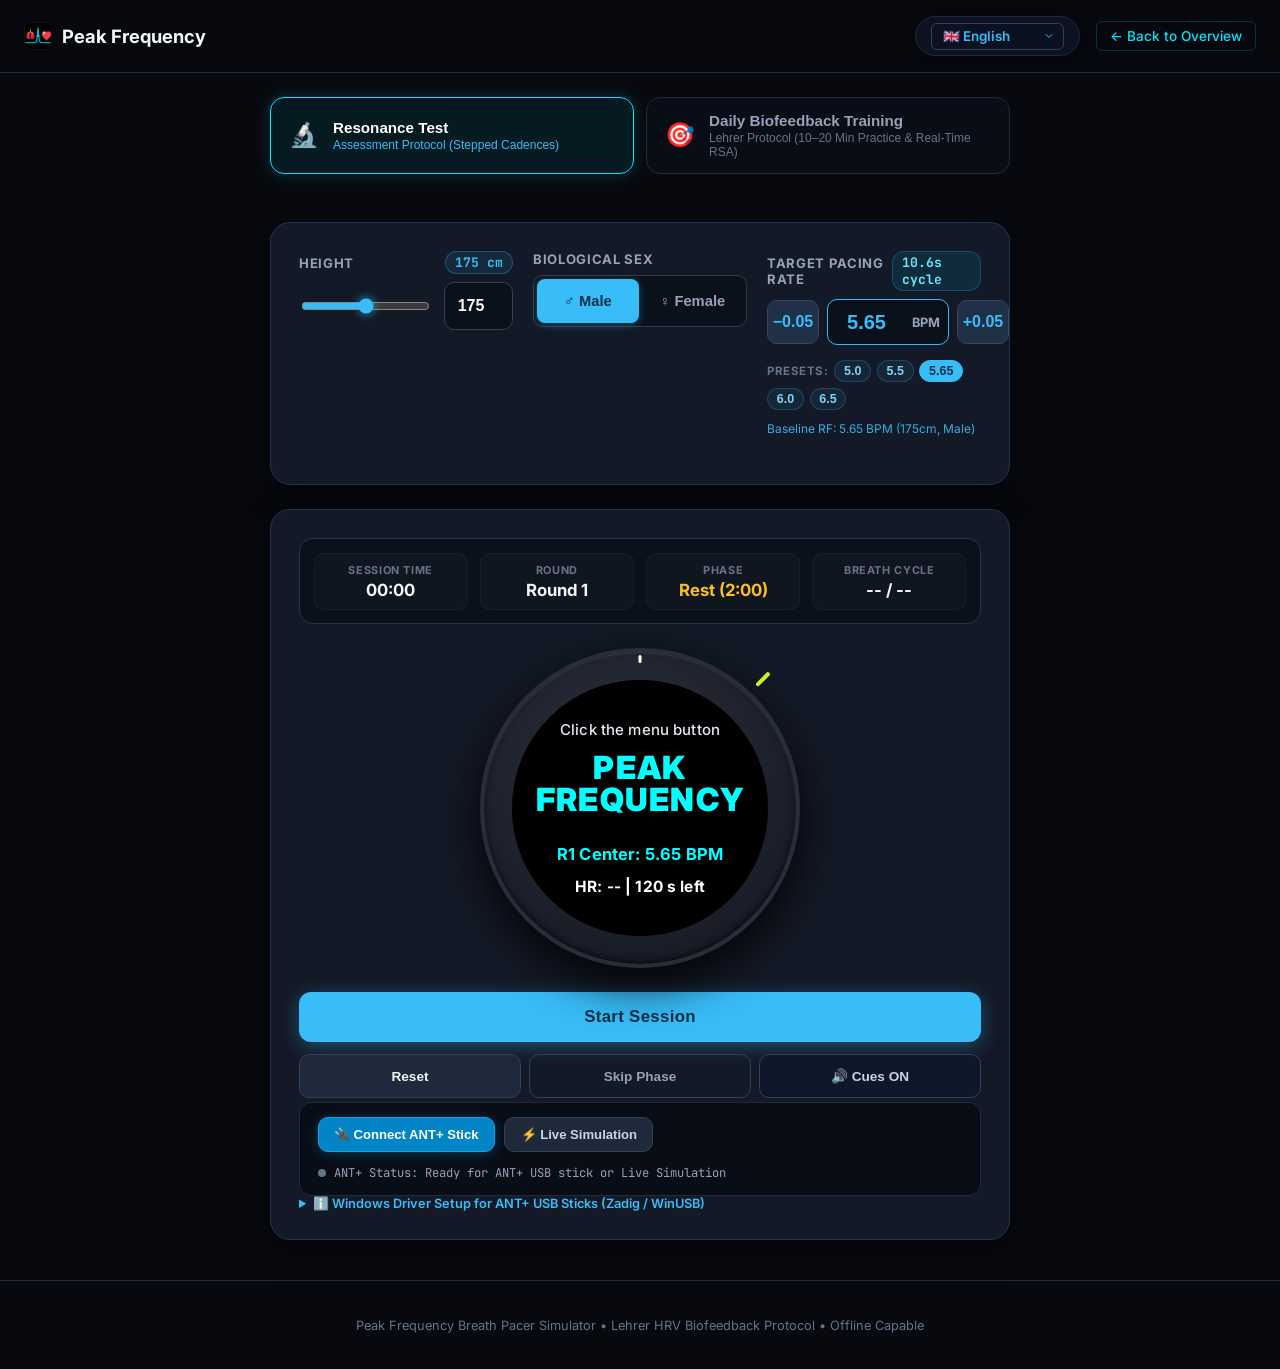
==== docs/demo.html @ eb32c2c1 "update demo, add better instructions" ====
<!DOCTYPE html>
<html lang="en">

<head>
  <meta charset="UTF-8">
  <meta name="viewport" content="width=device-width, initial-scale=1.0">
  <title>Peak Frequency — Standalone Interactive Breath Pacer</title>
  <meta name="description"
    content="Standalone Garmin HRV resonance breath pacer simulator based on the Lehrer Protocol. Calibrate and pace your breathing cadence.">
  <link rel="icon" type="image/png" href="assets/app_icon_512x512.png">

  <link rel="preconnect" href="https://fonts.googleapis.com">
  <link rel="preconnect" href="https://fonts.gstatic.com" crossorigin>
  <link
    href="https://fonts.googleapis.com/css2?family=Inter:wght@300;400;500;600;700;800&family=JetBrains+Mono:wght@400;500;600&display=swap"
    rel="stylesheet">

  <!-- Shared Pacer Component Styles -->
  <link rel="stylesheet" href="assets/pacer.css">

  <style>
    :root {
      --bg-dark: #07090e;
      --bg-surface: #0f141f;
      --bg-card: #151c2c;
      --border-subtle: #232d42;
      --cyan: #00e5ff;
      --cyan-glow: rgba(0, 229, 255, 0.25);
      --amber: #ffaa00;
      --green: #00e676;
    }

    body {
      background-color: var(--bg-dark);
      color: #c3ccdb;
      font-family: 'Inter', -apple-system, BlinkMacSystemFont, "Segoe UI", Roboto, sans-serif;
      margin: 0;
      padding: 0;
      min-height: 100vh;
      display: flex;
      flex-direction: column;
    }

    .standalone-nav {
      display: flex;
      justify-content: space-between;
      align-items: center;
      padding: 1rem 1.5rem;
      border-bottom: 1px solid var(--border-subtle);
      background: rgba(7, 9, 14, 0.9);
      backdrop-filter: blur(10px);
    }

    .brand {
      display: flex;
      align-items: center;
      gap: 0.6rem;
      font-weight: 700;
      font-size: 1.15rem;
      color: #f4f7fc;
      text-decoration: none;
    }

    .brand img {
      width: 28px;
      height: 28px;
      border-radius: 6px;
    }

    .nav-right {
      display: flex;
      align-items: center;
      gap: 1rem;
    }

    .btn-back {
      font-size: 0.85rem;
      font-weight: 500;
      color: var(--cyan);
      text-decoration: none;
      padding: 0.4rem 0.8rem;
      border-radius: 6px;
      border: 1px solid rgba(0, 229, 255, 0.2);
      transition: all 0.2s ease;
    }

    .btn-back:hover {
      background: rgba(0, 229, 255, 0.1);
      border-color: var(--cyan);
    }

    .standalone-footer {
      margin-top: auto;
      text-align: center;
      padding: 1.5rem;
      font-size: 0.8rem;
      color: #64748b;
      border-top: 1px solid var(--border-subtle);
    }
  </style>

  <!-- Connect IQ 14-Locale Translations -->
  <script src="assets/translations.js?v=20261002"></script>
</head>

<body>
  <nav class="standalone-nav">
    <a href="index.html" class="brand">
      <img src="assets/app_icon_512x512.png" alt="Peak Frequency Icon">
      <span>Peak Frequency</span>
    </a>
    <div class="nav-right">
      <div class="demo-lang-selector-bar" style="margin: 0;">
        <select id="demoLangSelect" class="demo-lang-select" aria-label="Select Demo Watch Language">
          <option value="en">🇬🇧 English</option>
          <option value="de">🇩🇪 Deutsch</option>
          <option value="es">🇪🇸 Español</option>
          <option value="fr">🇫🇷 Français</option>
          <option value="it">🇮🇹 Italiano</option>
          <option value="nl">🇳🇱 Nederlands</option>
          <option value="pl">🇵🇱 Polski</option>
          <option value="pt">🇵🇹 Português</option>
          <option value="sv">🇸🇪 Svenska</option>
          <option value="da">🇩🇰 Dansk</option>
          <option value="nb">🇳🇴 Norsk</option>
          <option value="fi">🇫🇮 Suomi</option>
          <option value="cs">🇨🇿 Čeština</option>
          <option value="hu">🇭🇺 Magyar</option>
        </select>
      </div>
      <a href="index.html" class="btn-back">← Back to Overview</a>
    </div>
  </nav>

  <!-- Main Demo Container -->
  <main class="demo-section" style="padding-top: 1.5rem;">
    <div class="demo-container" id="pacerDemoMount">
      <!-- Session Mode Switcher -->
      <div class="session-mode-bar" role="tablist" aria-label="Session Mode">
        <button type="button" class="mode-tab-btn active" id="tabModeTest" role="tab" aria-selected="true">
          <span class="mode-tab-icon">🔬</span>
          <div class="mode-tab-text">
            <strong data-i18n="lbl_mode_test_title">Resonance Test</strong>
            <small data-i18n="lbl_mode_test_sub">Assessment Protocol (Stepped Cadences)</small>
          </div>
        </button>
        <button type="button" class="mode-tab-btn" id="tabModeTrain" role="tab" aria-selected="false">
          <span class="mode-tab-icon">🎯</span>
          <div class="mode-tab-text">
            <strong data-i18n="lbl_mode_train_title">Daily Biofeedback Training</strong>
            <small data-i18n="lbl_mode_train_sub">Lehrer Protocol (10–20 Min Practice &amp; Real-Time RSA)</small>
          </div>
        </button>
      </div>

      <!-- Parameter Setup Card -->
      <div class="demo-card setup-card">
        <!-- Training Duration & Baseline Settings -->
        <div class="training-config-row" id="trainingConfigRow" style="display: none;">
          <div class="training-config-group">
            <span class="config-lbl" data-i18n="lbl_train_duration">Session Duration:</span>
            <div class="segmented-control duration-control" role="group" aria-label="Training Duration">
              <button type="button" class="seg-btn duration-btn" data-min="10">10 Min</button>
              <button type="button" class="seg-btn duration-btn" data-min="15">15 Min</button>
              <button type="button" class="seg-btn duration-btn active" data-min="20">20 Min (Standard)</button>
            </div>
          </div>
          <div class="training-config-group">
            <span class="config-lbl" data-i18n="lbl_baseline_rsa">Baseline RSA (Rest):</span>
            <div class="baseline-control-wrapper">
              <button type="button" class="step-btn" id="baselineMinus" aria-label="Decrease baseline RSA">−1</button>
              <span class="baseline-val-chip" id="baselineValDisplay">10.0 <small>BPM</small></span>
              <button type="button" class="step-btn" id="baselinePlus" aria-label="Increase baseline RSA">+1</button>
              <span class="goal-chip" id="goalTargetDisplay">Target (2×): 20.0 BPM</span>
            </div>
          </div>
        </div>

        <div class="setup-grid">
          <!-- Height Input -->
          <div class="form-group">
            <div class="form-label-row">
              <label for="userHeight" data-i18n="height">Height</label>
              <span class="value-chip" id="heightBadge"><span id="heightVal">175</span> cm</span>
            </div>
            <div class="input-row">
              <input type="range" id="userHeight" min="130" max="220" value="175" class="slider" aria-label="Height in centimeters">
              <input type="number" id="userHeightNum" min="130" max="220" value="175" class="num-input" aria-label="Height number in centimeters">
            </div>
          </div>

          <!-- Sex Input -->
          <div class="form-group">
            <div class="form-label-row">
              <label for="userSex" data-i18n="biological_sex">Biological Sex</label>
            </div>
            <div class="segmented-control" role="group" aria-label="Biological Sex">
              <button type="button" class="seg-btn active" data-val="male" id="sexMaleBtn">♂ Male</button>
              <button type="button" class="seg-btn" data-val="female" id="sexFemaleBtn">♀ Female</button>
            </div>
            <select id="userSex" class="styled-select sr-only" aria-hidden="true" tabindex="-1">
              <option value="male" selected>Male</option>
              <option value="female">Female</option>
            </select>
          </div>

          <!-- Target Cadence Stepper & Presets -->
          <div class="form-group bpm-form-group">
            <div class="form-label-row">
              <label for="targetBpm" data-i18n="target_cadence">Target Pacing Rate</label>
              <span class="value-chip chip-cyan" id="cycleSecHint">10.6s cycle</span>
            </div>
            <div class="bpm-control-row">
              <button type="button" class="step-btn" id="bpmMinus" aria-label="Decrease BPM by 0.05">−0.05</button>
              <div class="bpm-input-wrapper">
                <input type="number" id="targetBpm" min="3.50" max="9.00" step="0.05" value="5.65" class="bpm-input" aria-label="Target BPM">
                <span class="bpm-unit">BPM</span>
              </div>
              <button type="button" class="step-btn" id="bpmPlus" aria-label="Increase BPM by 0.05">+0.05</button>
            </div>
            <div class="presets-row" role="group" aria-label="Quick Cadence Presets">
              <span class="presets-label" data-i18n="presets">Presets:</span>
              <button type="button" class="preset-chip" data-bpm="5.00">5.0</button>
              <button type="button" class="preset-chip" data-bpm="5.50">5.5</button>
              <button type="button" class="preset-chip active" data-bpm="5.65">5.65</button>
              <button type="button" class="preset-chip" data-bpm="6.00">6.0</button>
              <button type="button" class="preset-chip" data-bpm="6.50">6.5</button>
            </div>
            <small class="estimated-tag" id="estimatedTag">Estimated from body metrics</small>
          </div>
        </div>
      </div>

      <!-- Pacer Display Card -->
      <div class="demo-card pacer-card">
        <!-- Session Telemetry -->
        <div class="telemetry-bar">
          <div class="telemetry-item">
            <span class="telemetry-label" data-i18n="telemetry_session_time">SESSION TIME</span>
            <span class="telemetry-val" id="totalTimeDisplay">00:00</span>
          </div>
          <div class="telemetry-item">
            <span class="telemetry-label" data-i18n="telemetry_round">ROUND</span>
            <span class="telemetry-val" id="roundDisplay">Round 1</span>
          </div>
          <div class="telemetry-item">
            <span class="telemetry-label" data-i18n="telemetry_phase">PHASE</span>
            <span class="telemetry-val phase-badge" id="phaseDisplay">Rest (2:00)</span>
          </div>
          <div class="telemetry-item">
            <span class="telemetry-label" data-i18n="telemetry_breath_cycle">BREATH CYCLE</span>
            <span class="telemetry-val" id="cycleDisplay">-- / --</span>
          </div>
        </div>

        <!-- Garmin Smartwatch AMOLED Simulation -->
        <div class="watch-chassis-wrap">
          <div class="watch-bezel" id="watchBezel">
            <div class="bezel-tick bezel-tick-12" title="12 o'clock notch"></div>
            <div class="bezel-tick bezel-tick-start" title="START button accent"></div>

            <div class="watch-screen" id="watchScreen">
              <!-- 5-Tier Content Hierarchy -->
              <div class="watch-hint" id="watchHint">Through nose</div>
              <div class="watch-directive" id="watchDirective">BREATHE IN</div>
              <div class="watch-bar-track" id="watchBarTrack" style="display: none;">
                <div class="watch-bar-fill" id="watchBarFill" style="width: 0%;"></div>
              </div>
              <div class="watch-cadence" id="watchCadence">R1 Center: 5.65 BPM</div>
              <div class="watch-telemetry" id="watchTelemetry">HR: -- | 120 s left</div>
            </div>
          </div>
        </div>

        <!-- Pacer Actions -->
        <div class="pacer-actions">
          <button type="button" class="btn-action-primary" id="btnStartPause">
            <span id="btnStartPauseText">Start Session</span>
          </button>
          <div class="secondary-actions">
            <button type="button" class="btn-secondary" id="btnReset" data-i18n="btn_reset">Reset</button>
            <button type="button" class="btn-outline" id="btnSkipPhase" data-i18n="btn_skip_phase">Skip Phase</button>
            <button type="button" class="btn-icon" id="btnAudioToggle" title="Toggle audio cues">
              <span id="audioIcon">🔊 Cues ON</span>
            </button>
          </div>
        </div>

        <!-- Integrated ANT+ Sensor Bar -->
        <div class="ant-sensor-bar">
          <div class="ant-sensor-actions">
            <button type="button" class="btn-ant-connect" id="btnConnectAnt">
              <span id="btnConnectAntText" data-i18n="ant_btn_connect">🔌 Connect ANT+ Stick</span>
            </button>
            <button type="button" class="btn-ant-simulate" id="btnSimulateAnt">
              <span id="btnSimulateText" data-i18n="ant_btn_simulate">⚡ Live Simulation</span>
            </button>
          </div>
          <div class="ant-sensor-status" id="antStatusContainer">
            <span class="status-indicator" id="antStatusDot"></span>
            <span id="lblAntStatus" class="ant-status-text">ANT+ Status: Ready for ANT+ USB stick or Live Simulation</span>
          </div>
        </div>

        <!-- Windows Zadig / WebUSB Connection Hint (Always Visible) -->
        <div class="ant-setup-hint">
          <details>
            <summary id="driverSetupSummary" data-i18n="ant_driver_setup">ℹ️ Windows Driver Setup for ANT+ USB Sticks (Zadig / WinUSB)</summary>
            <p id="driverSetupDetails">On Windows, ANT+ USB sticks use a locked driver by default. To enable direct WebUSB access in Chrome/Edge, open <a href="https://zadig.akeo.ie/" target="_blank" rel="noopener">Zadig</a>, select <em>Options → List All Devices</em>, select your ANT USB stick, choose <strong>WinUSB</strong> as target driver, and click <em>Replace Driver</em>. (Mac &amp; Linux connect out-of-the-box).</p>
          </details>
        </div>

        <!-- Collapsible Live ANT+ Charts & Biometrics Section (Hidden until connected) -->
        <div class="ant-charts-collapse" id="antChartsCollapse" style="display: none;">
          <!-- Header with Live Badge, Title, and Export Button -->
          <div class="ant-charts-header">
            <div class="ant-title-group">
              <div class="ant-title-row">
                <span class="ant-badge" id="antBadge" data-i18n="ant_badge">ANT+ WebUSB</span>
                <h4 id="antCardHeading" data-i18n="ant_heading">Live ANT+ Monitoring &amp; Superimposed Waveform</h4>
              </div>
              <p class="ant-subtitle" id="antSubtitle" data-i18n="ant_sub">Real-time beat-by-beat RR interval deframing &amp; 0° respiration phase synchrony</p>
            </div>
            <div class="ant-collapse-actions">
              <button type="button" class="btn-ant-export" id="btnExportJsonl" title="Export RR &amp; Respiration Session Log as JSONL">
                <span id="btnExportJsonlText" data-i18n="ant_btn_export">📥 Export JSONL</span>
              </button>
            </div>
          </div>

          <!-- Real-Time Metric Badges (5 Metrics) -->
          <div class="ant-metrics-bar">
            <div class="ant-metric-pill">
              <span class="metric-lbl" id="lblHrTitle" data-i18n="lbl_hr_title">Heart Rate</span>
              <span class="metric-num hr-num" id="valHR">-- <small>BPM</small></span>
            </div>
            <div class="ant-metric-pill">
              <span class="metric-lbl" id="lblRrTitle" data-i18n="lbl_rr_title">RR Interval</span>
              <span class="metric-num rr-num" id="valRR">-- <small>ms</small></span>
            </div>
            <div class="ant-metric-pill">
              <span class="metric-lbl" id="lblRmssdTitle" data-i18n="lbl_rmssd_title">RMSSD</span>
              <span class="metric-num rmssd-num" id="valRMSSD">-- <small>ms</small></span>
            </div>
            <div class="ant-metric-pill">
              <span class="metric-lbl" id="lblPhaseTitle" data-i18n="lbl_phase_title">Phase Coherence</span>
              <span class="metric-num phase-num" id="valPhaseLag">-- <small>ms lag</small></span>
            </div>
            <div class="ant-metric-pill rsa-metric-pill">
              <span class="metric-lbl" id="lblRsaTitle" data-i18n="lbl_rsa_title">Breath RSA (ΔHR)</span>
              <span class="metric-num rsa-num" id="valRSA">-- <small>BPM</small></span>
            </div>
          </div>

          <!-- Primary Biofeedback Grid: Form 1 Cardiotachometer + Form 3 RSA Light-Bar -->
          <div class="biofeedback-primary-grid">
            <!-- Left: Superimposed Cardiotachometer -->
            <div class="graph-container cardiotachometer-container">
              <div class="graph-header">
                <div class="graph-title-row">
                  <span class="graph-icon">📈</span>
                  <h4 id="graphSyncTitle" data-i18n="graph_title_sync">Cardiotachometer &amp; Respiration</h4>
                </div>
                <div class="graph-legend">
                  <span class="legend-item"><span class="legend-line cyan"></span> <span id="legendBreath" data-i18n="legend_breath">Cyan: Respiration</span></span>
                  <span class="legend-item"><span class="legend-line red"></span> <span id="legendRR" data-i18n="legend_rr">Red: Heart Rate (HR)</span></span>
                </div>
              </div>
              <div class="canvas-wrapper">
                <canvas id="syncCanvas" width="520" height="210" class="live-canvas"></canvas>
                <div class="canvas-watermark" id="canvasWatermark">PHASE SYNCHRONY • 0° RESONANCE LOCK</div>
              </div>
            </div>

            <!-- Right: Dynamic RSA Light-Bar Excursion Gauge -->
            <div class="graph-container rsa-lightbar-container">
              <div class="graph-header">
                <div class="graph-title-row">
                  <span class="graph-icon">📶</span>
                  <h4 id="lightbarTitle" data-i18n="lightbar_title">RSA Light-Bar</h4>
                </div>
                <span class="badge-excursion" id="badgeExcursionGoal" data-i18n="lightbar_goal">Goal: 2× Base</span>
              </div>
              <div class="lightbar-gauge-wrapper">
                <canvas id="lightBarCanvas" width="160" height="210" class="lightbar-canvas"></canvas>
                <div class="lightbar-stats">
                  <div class="lb-stat-row"><span class="lb-lbl">Latest ΔHR:</span> <strong id="lbDeltaHrVal" class="lb-val-accent">-- BPM</strong></div>
                  <div class="lb-stat-row"><span class="lb-lbl">Excursion:</span> <strong id="lbExcursionVal">--%</strong></div>
                  <div class="lb-stat-row"><span class="lb-lbl">Max / Min:</span> <span id="lbHrExtremes">-- / --</span></div>
                </div>
              </div>
            </div>
          </div>

          <!-- Form 2: Moving 60-Second Frequency Analysis (FFT Spectrum 0.005–0.40 Hz) -->
          <div class="graph-container fft-spectrum-container">
            <div class="graph-header">
              <div class="graph-title-row">
                <span class="graph-icon">📊</span>
                <h4 id="fftGraphTitle" data-i18n="fft_graph_title">Moving Frequency Analysis (0.005–0.40 Hz FFT)</h4>
                <span class="fft-window-badge">Rolling 60s Window • 1 Hz Update</span>
              </div>
              <div class="graph-legend">
                <span class="legend-item"><span class="legend-box vlf"></span> <span>VLF (0.005–0.04)</span></span>
                <span class="legend-item"><span class="legend-box lf"></span> <span>LF Resonance (0.04–0.15)</span></span>
                <span class="legend-item"><span class="legend-box hf"></span> <span>HF (0.15–0.40)</span></span>
              </div>
            </div>
            <div class="canvas-wrapper">
              <canvas id="fftCanvas" width="700" height="175" class="live-canvas"></canvas>
              <div class="fft-readout-watermark" id="fftReadout">Peak: -- Hz | Resonance Power: -- ms²/Hz</div>
            </div>
          </div>

          <!-- Secondary Multi-Metric Sparklines (HR, RR, RMSSD) -->
          <div class="sparklines-grid">
            <div class="sparkline-card">
              <div class="sparkline-label">
                <span class="sparkline-color hr"></span>
                <span id="sparkHrLabel">Heart Rate (40–160 BPM)</span>
              </div>
              <canvas id="sparkHrCanvas" width="220" height="75" class="spark-canvas"></canvas>
            </div>
            <div class="sparkline-card">
              <div class="sparkline-label">
                <span class="sparkline-color rr"></span>
                <span id="sparkRrLabel">RR Intervals (300–1500 ms)</span>
              </div>
              <canvas id="sparkRrCanvas" width="220" height="75" class="spark-canvas"></canvas>
            </div>
            <div class="sparkline-card">
              <div class="sparkline-label">
                <span class="sparkline-color rmssd"></span>
                <span id="sparkRmssdLabel">RMSSD Vagotonia (0–120 ms)</span>
              </div>
              <canvas id="sparkRmssdCanvas" width="220" height="75" class="spark-canvas"></canvas>
            </div>
          </div>
        </div>
      </div>
    </div>

    <!-- Session Summary Modal (Lehrer Protocol) -->
    <div class="training-summary-modal-backdrop" id="trainingSummaryModal" style="display: none;" role="dialog" aria-modal="true" aria-labelledby="sumTitle">
      <div class="training-summary-card">
        <div class="summary-celebration-icon">🏆</div>
        <h3 id="sumTitle">Training Session Complete!</h3>
        <p class="summary-subtitle" id="sumSubtitle">Lehrer HRV Biofeedback Resonance Practice</p>
        
        <div class="summary-stats-grid">
          <div class="summary-stat-box">
            <span class="sum-lbl">Session Time</span>
            <strong class="sum-val" id="sumDuration">20:00</strong>
          </div>
          <div class="summary-stat-box">
            <span class="sum-lbl">Completed Breaths</span>
            <strong class="sum-val" id="sumBreaths">113</strong>
          </div>
          <div class="summary-stat-box highlight">
            <span class="sum-lbl">Mean RSA Amplitude</span>
            <strong class="sum-val" id="sumAvgDeltaHr">+19.4 BPM</strong>
            <small class="sum-delta" id="sumBaselineDelta">+94% vs Baseline</small>
          </div>
          <div class="summary-stat-box">
            <span class="sum-lbl">Phase Synchrony</span>
            <strong class="sum-val" id="sumPhaseSync">88%</strong>
            <small class="sum-delta">in 0° Phase Lock</small>
          </div>
          <div class="summary-stat-box">
            <span class="sum-lbl">Peak LF Frequency</span>
            <strong class="sum-val" id="sumPeakFreq">0.095 Hz</strong>
            <small class="sum-delta" id="sumTargetDiff">Target: 0.094 Hz</small>
          </div>
          <div class="summary-stat-box">
            <span class="sum-lbl">Resonance Coherence</span>
            <strong class="sum-val" id="sumCoherence">86%</strong>
            <small class="sum-delta">LF Spectral Power</small>
          </div>
        </div>

        <div class="summary-modal-actions">
          <button type="button" class="btn btn-primary" id="btnModalExportJsonl">📥 Export Session JSONL</button>
          <button type="button" class="btn btn-outline" id="btnModalClose">Close</button>
        </div>
      </div>
    </div>
  </main>

  <footer class="standalone-footer">
    <p>Peak Frequency Breath Pacer Simulator • Lehrer HRV Biofeedback Protocol • Offline Capable</p>
  </footer>

  <!-- Reusable Pacer Component Script -->
  <script src="assets/garmin-pacer.js"></script>
  <script src="assets/ant-biometrics.js"></script>

  <script>
    document.addEventListener('DOMContentLoaded', () => {
      'use strict';

      // State
      let sessionMode = 'TEST';
      let roundNumber = 1;
      let currentPhase = 'REST';
      let totalElapsedSec = 0;
      let phaseRemainingSec = 120;
      const PHASE_PACE_SEC = 120;
      let baselineRsaBpm = 10.0;
      let trainingDurationMin = 20;

      let completedBreathsCount = 0;
      const breathHistory = [];
      let latestBreathDeltaHR = 0.0;
      let latestBreathExcursion = 0.0;

      let currentLang = 'en';
      let s = (window.PEAK_I18N && window.PEAK_I18N['en'] && window.PEAK_I18N['en'].strings) || {};
      let antBiometrics = null;

      // DOM Elements
      const totalTimeDisplay = document.getElementById('totalTimeDisplay');
      const roundDisplay = document.getElementById('roundDisplay');
      const phaseDisplay = document.getElementById('phaseDisplay');
      const cycleDisplay = document.getElementById('cycleDisplay');
      const btnStartPause = document.getElementById('btnStartPause');
      const btnStartPauseText = document.getElementById('btnStartPauseText');
      const btnReset = document.getElementById('btnReset');
      const btnSkipPhase = document.getElementById('btnSkipPhase');
      const btnAudioToggle = document.getElementById('btnAudioToggle');
      const audioIcon = document.getElementById('audioIcon');
      const targetBpmInput = document.getElementById('targetBpm');
      const userHeightSlider = document.getElementById('userHeight');
      const userHeightNum = document.getElementById('userHeightNum');
      const heightValText = document.getElementById('heightVal');
      const sexMaleBtn = document.getElementById('sexMaleBtn');
      const sexFemaleBtn = document.getElementById('sexFemaleBtn');
      const userSexSelect = document.getElementById('userSex');
      const cycleSecHint = document.getElementById('cycleSecHint');
      const estimatedTag = document.getElementById('estimatedTag');
      const presetChips = document.querySelectorAll('.preset-chip');
      const bpmMinusBtn = document.getElementById('bpmMinus');
      const bpmPlusBtn = document.getElementById('bpmPlus');
      const tabModeTest = document.getElementById('tabModeTest');
      const tabModeTrain = document.getElementById('tabModeTrain');
      const trainingConfigRow = document.getElementById('trainingConfigRow');
      const durationBtns = document.querySelectorAll('.duration-btn');
      const baselineMinus = document.getElementById('baselineMinus');
      const baselinePlus = document.getElementById('baselinePlus');
      const baselineValDisplay = document.getElementById('baselineValDisplay');
      const goalTargetDisplay = document.getElementById('goalTargetDisplay');
      const badgeExcursionGoal = document.getElementById('badgeExcursionGoal');
      const demoLangSelect = document.getElementById('demoLangSelect');

      // Modal Elements
      const trainingSummaryModal = document.getElementById('trainingSummaryModal');
      const sumDuration = document.getElementById('sumDuration');
      const sumBreaths = document.getElementById('sumBreaths');
      const sumAvgDeltaHr = document.getElementById('sumAvgDeltaHr');
      const sumBaselineDelta = document.getElementById('sumBaselineDelta');
      const sumPhaseSync = document.getElementById('sumPhaseSync');
      const sumPeakFreq = document.getElementById('sumPeakFreq');
      const sumTargetDiff = document.getElementById('sumTargetDiff');
      const sumCoherence = document.getElementById('sumCoherence');
      const btnModalClose = document.getElementById('btnModalClose');
      const btnModalExportJsonl = document.getElementById('btnModalExportJsonl');

      // Initialize Pacer Component
      const pacer = new GarminPacer('#pacerDemoMount', {
        targetBpm: 5.65,
        sessionMode: 'TEST',
        onTick: (data) => {
          totalElapsedSec = data.totalElapsedSec;
          phaseRemainingSec = data.phaseRemainingSec;
          currentPhase = data.phase;
          roundNumber = data.roundNumber;

          if (totalTimeDisplay) totalTimeDisplay.textContent = PacerEngine.formatMMSS(totalElapsedSec);
          if (phaseDisplay) {
            const pName = (sessionMode === 'TRAIN')
              ? (s.lbl_mode_train_title || 'Training')
              : (currentPhase === 'REST' ? (s.rest_baseline_title || 'Rest') : (s.paced_title || 'Paced'));
            phaseDisplay.textContent = `${pName} (${PacerEngine.formatMMSS(Math.max(0, phaseRemainingSec))})`;
            if (currentPhase === 'PACE') phaseDisplay.classList.add('paced');
            else phaseDisplay.classList.remove('paced');
          }

          if (cycleDisplay) {
            if (sessionMode === 'TRAIN') {
              cycleDisplay.textContent = `Breath ${completedBreathsCount + 1} (${trainingDurationMin}m Practice)`;
            } else if (currentPhase === 'REST') {
              cycleDisplay.textContent = s.free_breathing || s.breathe_naturally || 'Resting';
            } else {
              const cycleWord = s.cycle_prefix || 'Breath';
              const bpm = parseFloat(targetBpmInput.value) || 5.65;
              const cycleDur = 60.0 / bpm;
              const totalC = Math.max(1, Math.floor(PHASE_PACE_SEC / cycleDur));
              const elapsedInPhase = (PHASE_PACE_SEC - phaseRemainingSec);
              const curC = Math.min(totalC, Math.floor(elapsedInPhase / cycleDur) + 1);
              cycleDisplay.textContent = `${cycleWord} ${curC} / ${totalC}`;
            }
          }

          if (antBiometrics) antBiometrics.calculateFftSpectrum();
        },
        onPhaseChange: (data) => {
          roundNumber = data.roundNumber;
          currentPhase = data.phase;
          const rPrefix = s.round_prefix ? `${s.round_prefix} ` : 'Round ';
          if (roundDisplay) roundDisplay.textContent = `${rPrefix}${roundNumber}`;
        },
        onBreathCycle: () => {
          if (antBiometrics) {
            const targetGoal = baselineRsaBpm * 2.0;
            const delta = Math.max(0, (antBiometrics.pacer ? antBiometrics.pacer.engine.breathMaxHR : 0) - (antBiometrics.pacer ? antBiometrics.pacer.engine.breathMinHR : 0));
            latestBreathDeltaHR = delta;
            latestBreathExcursion = Math.round((delta / targetGoal) * 100);
            completedBreathsCount++;

            breathHistory.push({
              breathIndex: completedBreathsCount,
              minHR: antBiometrics.pacer ? antBiometrics.pacer.engine.breathMinHR : 0,
              maxHR: antBiometrics.pacer ? antBiometrics.pacer.engine.breathMaxHR : 0,
              deltaHR: delta,
              phaseLagMs: antBiometrics.currentPhaseLagMs,
              excursionPct: latestBreathExcursion
            });

            antBiometrics.latestBreathExcursion = latestBreathExcursion;
            if (antBiometrics.dom.valRSA) {
              antBiometrics.dom.valRSA.innerHTML = `+${delta.toFixed(1)} <small>BPM</small>`;
              antBiometrics.dom.valRSA.style.color = delta >= targetGoal ? '#00ff66' : '#00e5ff';
            }
            if (antBiometrics.dom.lbDeltaHrVal) antBiometrics.dom.lbDeltaHrVal.textContent = `+${delta.toFixed(1)} BPM`;
            if (antBiometrics.dom.lbExcursionVal) {
              antBiometrics.dom.lbExcursionVal.textContent = `${latestBreathExcursion}%`;
              antBiometrics.dom.lbExcursionVal.style.color = latestBreathExcursion >= 100 ? '#00ff66' : '#00e5ff';
            }
            if (antBiometrics.dom.lbHrExtremes && antBiometrics.pacer) {
              antBiometrics.dom.lbHrExtremes.textContent = `${antBiometrics.pacer.engine.breathMaxHR} / ${antBiometrics.pacer.engine.breathMinHR} BPM`;
            }
          }
        },
        onSessionComplete: () => {
          completeTrainingSession();
        }
      });

      // Initialize ANT+ Biometrics Controller
      if (typeof AntBiometricsController !== 'undefined') {
        antBiometrics = new AntBiometricsController({
          pacer: pacer,
          container: document,
          baselineRsaBpm: baselineRsaBpm
        });
      }

      // Functions
      function setTargetCadence(bpmVal, updateInputs) {
        const bpm = Math.max(3.50, Math.min(9.00, parseFloat(bpmVal) || 5.65));
        if (updateInputs && targetBpmInput) {
          targetBpmInput.value = bpm.toFixed(2);
        }
        pacer.setTargetBpm(bpm);
        if (cycleSecHint) {
          const dur = (60.0 / bpm).toFixed(1);
          const cycleWord = s.cycle_prefix ? s.cycle_prefix.toLowerCase() : 'cycle';
          cycleSecHint.textContent = `${dur}s ${cycleWord}`;
        }
        presetChips.forEach(chip => {
          chip.classList.toggle('active', Math.abs(parseFloat(chip.dataset.bpm) - bpm) < 0.01);
        });
      }

      function updateEstimate(autoApply = true) {
        const h = parseFloat(userHeightSlider.value);
        const sVal = userSexSelect.value;
        if (heightValText) heightValText.textContent = h;
        if (userHeightNum) userHeightNum.value = h;

        const estBpm = PacerEngine.calculateEstimatedBpm(h, sVal);
        const sSex = (sVal === 'female') ? (s.female || 'Female') : (s.male || 'Male');
        const baseTxt = s.baseline_rf || 'Estimated';
        const unitTxt = s.bpm_unit || 'BPM';
        if (estimatedTag) estimatedTag.textContent = `${baseTxt}: ${estBpm} ${unitTxt} (${h}cm, ${sSex})`;

        if (autoApply) {
          setTargetCadence(estBpm, true);
        }
      }

      function setSex(sexVal) {
        userSexSelect.value = sexVal;
        if (sexVal === 'male') {
          sexMaleBtn.classList.add('active');
          sexFemaleBtn.classList.remove('active');
        } else {
          sexFemaleBtn.classList.add('active');
          sexMaleBtn.classList.remove('active');
        }
        updateEstimate(true);
      }

      function updateBaselineDisplay() {
        if (baselineValDisplay) baselineValDisplay.textContent = `${baselineRsaBpm.toFixed(1)} BPM`;
        if (goalTargetDisplay) goalTargetDisplay.textContent = `Target (2×): ${(baselineRsaBpm * 2.0).toFixed(1)} BPM`;
        if (badgeExcursionGoal) badgeExcursionGoal.textContent = `Goal: ${(baselineRsaBpm * 2.0).toFixed(0)} BPM (2× Base)`;
        if (antBiometrics) antBiometrics.baselineRsaBpm = baselineRsaBpm;
      }

      function setSessionMode(mode) {
        if (sessionMode === mode) return;
        sessionMode = mode;
        if (sessionMode === 'TRAIN') {
          tabModeTrain.classList.add('active');
          tabModeTrain.setAttribute('aria-selected', 'true');
          tabModeTest.classList.remove('active');
          tabModeTest.setAttribute('aria-selected', 'false');
          if (trainingConfigRow) trainingConfigRow.style.display = 'flex';
          if (btnSkipPhase) btnSkipPhase.textContent = s.btn_finish_session || 'Finish Practice';
        } else {
          tabModeTest.classList.add('active');
          tabModeTest.setAttribute('aria-selected', 'true');
          tabModeTrain.classList.remove('active');
          tabModeTrain.setAttribute('aria-selected', 'false');
          if (trainingConfigRow) trainingConfigRow.style.display = 'none';
          if (btnSkipPhase) btnSkipPhase.textContent = s.btn_skip_phase || 'Skip Phase';
        }
        pacer.setSessionMode(mode);
        resetSession();
      }

      function resetSession() {
        pacer.reset();
        btnStartPause.classList.remove('paused');
        if (btnStartPauseText) btnStartPauseText.textContent = s.start_begin ? s.start_begin.replace(/[\[\]]/g, '') : 'Start Session';
        if (roundDisplay) roundDisplay.textContent = `${s.round_prefix ? s.round_prefix + ' ' : 'Round '}1`;
        if (totalTimeDisplay) totalTimeDisplay.textContent = '00:00';
        if (phaseDisplay) phaseDisplay.textContent = sessionMode === 'TRAIN' ? `Daily Practice (${trainingDurationMin}:00)` : 'Rest (2:00)';
        completedBreathsCount = 0;
        breathHistory.length = 0;
        latestBreathDeltaHR = 0.0;
        latestBreathExcursion = 0.0;

        if (antBiometrics) {
          if (antBiometrics.dom.valRSA) antBiometrics.dom.valRSA.innerHTML = '-- <small>BPM</small>';
          if (antBiometrics.dom.lbDeltaHrVal) antBiometrics.dom.lbDeltaHrVal.textContent = '-- BPM';
          if (antBiometrics.dom.lbExcursionVal) antBiometrics.dom.lbExcursionVal.textContent = '--%';
          if (antBiometrics.dom.lbHrExtremes) antBiometrics.dom.lbHrExtremes.textContent = '-- / --';
          antBiometrics.lightBarAnimExcursion = 0.0;
          antBiometrics.lightBarPeakHoldVal = 0.0;
        }
        if (trainingSummaryModal) trainingSummaryModal.style.display = 'none';
      }

      function completeTrainingSession() {
        pacer.pause();
        btnStartPause.classList.remove('paused');
        if (btnStartPauseText) btnStartPauseText.textContent = s.start_begin ? s.start_begin.replace(/[\[\]]/g, '') : 'Start Session';

        let sumDelta = 0, validBreaths = 0;
        for (let i = 0; i < breathHistory.length; i++) {
          if (breathHistory[i].deltaHR > 0) {
            sumDelta += breathHistory[i].deltaHR;
            validBreaths++;
          }
        }
        const avgDelta = validBreaths > 0 ? (sumDelta / validBreaths) : (latestBreathDeltaHR || 18.0);
        const baselineInc = Math.round(((avgDelta - baselineRsaBpm) / baselineRsaBpm) * 100);
        const phaseSyncPct = antBiometrics && antBiometrics.currentPhaseDeg <= 25 ? Math.min(96, Math.max(78, Math.round(antBiometrics.lfPowerRatio * 100))) : Math.max(50, Math.round((antBiometrics ? antBiometrics.lfPowerRatio : 0.8) * 85));

        if (sumDuration) sumDuration.textContent = `${trainingDurationMin}:00`;
        if (sumBreaths) sumBreaths.textContent = completedBreathsCount || Math.round(trainingDurationMin * (parseFloat(targetBpmInput.value) || 5.65));
        if (sumAvgDeltaHr) sumAvgDeltaHr.textContent = `+${avgDelta.toFixed(1)} BPM`;
        if (sumBaselineDelta) {
          const sign = baselineInc >= 0 ? '+' : '';
          sumBaselineDelta.textContent = `${sign}${baselineInc}% vs Baseline (${baselineRsaBpm.toFixed(1)} BPM)`;
        }
        if (sumPhaseSync) sumPhaseSync.textContent = `${phaseSyncPct}%`;
        if (sumPeakFreq) {
          const peakF = antBiometrics && antBiometrics.peakSpectralFreq > 0 ? antBiometrics.peakSpectralFreq : ((parseFloat(targetBpmInput.value) || 5.65) / 60.0);
          sumPeakFreq.textContent = `${peakF.toFixed(3)} Hz (${(peakF * 60.0).toFixed(1)} BPM)`;
        }
        if (sumTargetDiff) {
          const targetBpm = parseFloat(targetBpmInput.value) || 5.65;
          const peakBpm = (antBiometrics && antBiometrics.peakSpectralFreq > 0 ? antBiometrics.peakSpectralFreq : (targetBpm / 60.0)) * 60.0;
          const diff = Math.abs(peakBpm - targetBpm);
          sumTargetDiff.textContent = `Δ ${diff.toFixed(2)} BPM from Target`;
        }
        if (sumCoherence) {
          const coh = Math.round((antBiometrics ? antBiometrics.lfPowerRatio : 0.86) * 100);
          sumCoherence.textContent = `${coh}% LF Ratio`;
        }
        if (trainingSummaryModal) trainingSummaryModal.style.display = 'flex';
      }

      // Event Bindings
      userHeightSlider.addEventListener('input', () => updateEstimate(true));
      userHeightNum.addEventListener('input', () => {
        const val = parseFloat(userHeightNum.value);
        if (!isNaN(val)) {
          userHeightSlider.value = Math.max(130, Math.min(220, val));
          updateEstimate(true);
        }
      });

      sexMaleBtn.addEventListener('click', () => setSex('male'));
      sexFemaleBtn.addEventListener('click', () => setSex('female'));

      if (bpmMinusBtn) {
        bpmMinusBtn.addEventListener('click', () => {
          const val = (parseFloat(targetBpmInput.value) || 5.65) - 0.05;
          setTargetCadence(val, true);
          pacer.triggerHaptic(15);
        });
      }
      if (bpmPlusBtn) {
        bpmPlusBtn.addEventListener('click', () => {
          const val = (parseFloat(targetBpmInput.value) || 5.65) + 0.05;
          setTargetCadence(val, true);
          pacer.triggerHaptic(15);
        });
      }

      targetBpmInput.addEventListener('input', () => {
        const val = parseFloat(targetBpmInput.value);
        if (!isNaN(val)) setTargetCadence(val, false);
      });
      targetBpmInput.addEventListener('change', () => {
        setTargetCadence(targetBpmInput.value, true);
      });

      presetChips.forEach(chip => {
        chip.addEventListener('click', () => {
          setTargetCadence(chip.dataset.bpm, true);
          pacer.triggerHaptic(20);
        });
      });

      btnStartPause.addEventListener('click', () => {
        if (pacer.isRunning) {
          pacer.pause();
          btnStartPause.classList.remove('paused');
          btnStartPauseText.textContent = s.start_continue ? s.start_continue.replace(/[\[\]]/g, '') : 'Resume Session';
        } else {
          pacer.start();
          btnStartPause.classList.add('paused');
          btnStartPauseText.textContent = s.session_paused || 'Pause Session';
          if (antBiometrics) antBiometrics.ensureAnimLoop();
        }
      });

      btnReset.addEventListener('click', resetSession);
      btnSkipPhase.addEventListener('click', () => pacer.advancePhase());

      btnAudioToggle.addEventListener('click', () => {
        const on = pacer.toggleAudio();
        audioIcon.textContent = on ? `🔊 ${s.sound_on || 'Cues ON'}` : `🔇 ${s.sound_off || 'Cues Muted'}`;
      });

      tabModeTest.addEventListener('click', () => setSessionMode('TEST'));
      tabModeTrain.addEventListener('click', () => setSessionMode('TRAIN'));

      durationBtns.forEach(btn => {
        btn.addEventListener('click', () => {
          durationBtns.forEach(b => b.classList.remove('active'));
          btn.classList.add('active');
          trainingDurationMin = parseInt(btn.dataset.min, 10) || 20;
          pacer.engine.trainingDurationMin = trainingDurationMin;
          pacer.engine.trainingRemainingSec = trainingDurationMin * 60;
          if (sessionMode === 'TRAIN') {
            phaseRemainingSec = pacer.engine.trainingRemainingSec;
            pacer.renderWatch();
          }
          pacer.triggerHaptic(20);
        });
      });

      if (baselineMinus) {
        baselineMinus.addEventListener('click', () => {
          baselineRsaBpm = Math.max(3.0, baselineRsaBpm - 0.5);
          updateBaselineDisplay();
          pacer.triggerHaptic(15);
        });
      }
      if (baselinePlus) {
        baselinePlus.addEventListener('click', () => {
          baselineRsaBpm = Math.min(30.0, baselineRsaBpm + 0.5);
          updateBaselineDisplay();
          pacer.triggerHaptic(15);
        });
      }

      if (btnModalClose) {
        btnModalClose.addEventListener('click', () => {
          if (trainingSummaryModal) trainingSummaryModal.style.display = 'none';
          resetSession();
        });
      }
      if (btnModalExportJsonl) {
        btnModalExportJsonl.addEventListener('click', () => {
          if (antBiometrics) antBiometrics.exportJsonl();
        });
      }

      // Declarative i18n
      function applyLang(lang) {
        if (!window.PEAK_I18N || !window.PEAK_I18N[lang]) lang = 'en';
        currentLang = lang;
        try { localStorage.setItem('peakfrequency_lang', lang); } catch (e) {}
        document.documentElement.lang = lang;
        if (demoLangSelect && demoLangSelect.value !== lang) demoLangSelect.value = lang;

        s = (window.PEAK_I18N && window.PEAK_I18N[lang] && window.PEAK_I18N[lang].strings) || {};
        pacer.setLanguage(lang, s);

        document.querySelectorAll('[data-i18n]').forEach(el => {
          const k = el.getAttribute('data-i18n');
          if (s[k]) {
            if (el.tagName === 'INPUT' && (el.type === 'button' || el.type === 'submit')) {
              el.value = s[k];
            } else {
              el.innerHTML = s[k];
            }
          }
        });

        if (sexMaleBtn) sexMaleBtn.textContent = `♂ ${s.male || 'Male'}`;
        if (sexFemaleBtn) sexFemaleBtn.textContent = `♀ ${s.female || 'Female'}`;
        if (userSexSelect && userSexSelect.options.length >= 2) {
          userSexSelect.options[0].text = s.male || 'Male';
          userSexSelect.options[1].text = s.female || 'Female';
        }

        const d10Btn = document.querySelector('.duration-btn[data-min="10"]');
        const d15Btn = document.querySelector('.duration-btn[data-min="15"]');
        const d20Btn = document.querySelector('.duration-btn[data-min="20"]');
        if (d10Btn && s.btn_duration_10) d10Btn.textContent = s.btn_duration_10;
        if (d15Btn && s.btn_duration_15) d15Btn.textContent = s.btn_duration_15;
        if (d20Btn && s.btn_duration_20) d20Btn.textContent = s.btn_duration_20;

        if (goalTargetDisplay) goalTargetDisplay.textContent = `${s.goal_target_prefix || 'Target (2×):'} ${(baselineRsaBpm * 2.0).toFixed(1)} BPM`;
        if (badgeExcursionGoal) badgeExcursionGoal.textContent = `${s.lightbar_goal || 'Goal: 2× Base'}`;

        updateEstimate(false);
        if (antBiometrics) antBiometrics.renderVisuals();
      }

      if (demoLangSelect) {
        demoLangSelect.addEventListener('change', (e) => applyLang(e.target.value));
      }

      let savedLang = 'en';
      try {
        savedLang = localStorage.getItem('peakfrequency_lang') ||
          (navigator.language ? navigator.language.slice(0, 2).toLowerCase() : 'en');
      } catch (e) {}
      if (!window.PEAK_I18N || !window.PEAK_I18N[savedLang]) savedLang = 'en';

      applyLang(savedLang);
    });
  </script>
</body>

</html>
---- docs/assets/pacer.css ----
.sr-only {
          position: absolute;
          width: 1px;
          height: 1px;
          padding: 0;
          margin: -1px;
          overflow: hidden;
          clip: rect(0, 0, 0, 0);
          white-space: nowrap;
          border: 0;
        }

        .demo-section {
          padding: 2.5rem 0.5rem;
          color: #f1f5f9;
          font-family: inherit;
        }

        .demo-container {
          max-width: 740px;
          margin: 0 auto;
          display: flex;
          flex-direction: column;
          gap: 1.5rem;
        }

        .demo-header {
          text-align: center;
          margin-bottom: 0.5rem;
        }

        .demo-header h2 {
          font-size: 2rem;
          margin-bottom: 0.4rem;
          color: #38bdf8;
          line-height: 1.25;
        }

        .demo-header .subtitle {
          color: #94a3b8;
          font-size: 0.98rem;
        }

        .demo-lang-selector-bar {
          display: inline-flex;
          align-items: center;
          gap: 0.65rem;
          background: rgba(15, 23, 42, 0.7);
          border: 1px solid #1e293b;
          border-radius: 9999px;
          padding: 0.35rem 0.95rem;
          margin-bottom: 0.85rem;
          box-shadow: 0 2px 10px rgba(0, 0, 0, 0.3);
        }

        .demo-lang-selector-bar label {
          font-size: 0.82rem;
          font-weight: 600;
          color: #94a3b8;
          letter-spacing: 0.02em;
        }

        .demo-lang-select {
          background: #0b1120;
          border: 1px solid #334155;
          color: #38bdf8;
          font-family: inherit;
          font-size: 0.84rem;
          font-weight: 600;
          border-radius: 6px;
          padding: 0.28rem 1.65rem 0.28rem 0.65rem;
          cursor: pointer;
          appearance: none;
          background-image: url("data:image/svg+xml,%3Csvg xmlns='http://www.w3.org/2000/svg' width='12' height='12' viewBox='0 0 24 24' fill='none' stroke='%2338bdf8' stroke-width='2' stroke-linecap='round' stroke-linejoin='round'%3E%3Cpath d='m6 9 6 6 6-6'/%3E%3C/svg%3E");
          background-repeat: no-repeat;
          background-position: right 0.5rem center;
          transition: all 0.2s ease;
        }

        .demo-lang-select:hover,
        .demo-lang-select:focus {
          border-color: #38bdf8;
          outline: none;
        }

        .demo-card {
          background: #131926;
          border: 1px solid #23354d;
          border-radius: 20px;
          padding: 1.75rem;
          box-shadow: 0 10px 35px rgba(0, 0, 0, 0.45);
        }

        .setup-grid {
          display: grid;
          grid-template-columns: repeat(auto-fit, minmax(200px, 1fr));
          gap: 1.25rem;
          margin-bottom: 1.25rem;
        }

        .form-group {
          display: flex;
          flex-direction: column;
          gap: 0.5rem;
        }

        .form-label-row {
          display: flex;
          justify-content: space-between;
          align-items: center;
        }

        .form-group label {
          font-size: 0.82rem;
          font-weight: 700;
          text-transform: uppercase;
          letter-spacing: 0.05em;
          color: #94a3b8;
        }

        .value-chip {
          font-family: 'JetBrains Mono', monospace;
          font-size: 0.82rem;
          font-weight: 700;
          color: #38bdf8;
          background: rgba(56, 189, 248, 0.1);
          border: 1px solid rgba(56, 189, 248, 0.28);
          padding: 0.15rem 0.55rem;
          border-radius: 12px;
        }

        .value-chip.chip-cyan {
          color: #67e8f9;
          background: rgba(6, 182, 212, 0.12);
          border-color: rgba(6, 182, 212, 0.3);
        }

        .input-row {
          display: flex;
          align-items: center;
          gap: 0.75rem;
        }

        .slider {
          flex: 1;
          height: 10px;
          border-radius: 5px;
          background: #1e293b;
          accent-color: #38bdf8;
          cursor: pointer;
          touch-action: pan-y;
        }

        .slider::-webkit-slider-thumb {
          width: 24px;
          height: 24px;
          border-radius: 50%;
          background: #38bdf8;
          border: 2px solid #0b111a;
          box-shadow: 0 0 10px rgba(56, 189, 248, 0.7);
          cursor: pointer;
        }

        .num-input {
          width: 68px;
          min-height: 44px;
          background: #0b111a;
          border: 1px solid #334155;
          color: #f8fafc;
          border-radius: 10px;
          font-size: 16px;
          /* Prevents auto-zoom on iOS */
          font-weight: 700;
          text-align: center;
        }

        .segmented-control {
          display: flex;
          background: #0b111a;
          border: 1px solid #2d3b4e;
          border-radius: 10px;
          padding: 3px;
          gap: 3px;
          min-height: 44px;
        }

        .seg-btn {
          flex: 1;
          border: none;
          background: transparent;
          color: #94a3b8;
          font-size: 0.92rem;
          font-weight: 600;
          border-radius: 8px;
          cursor: pointer;
          transition: all 0.18s ease;
          display: flex;
          align-items: center;
          justify-content: center;
          user-select: none;
        }

        .seg-btn.active {
          background: #38bdf8;
          color: #082f49;
          font-weight: 700;
          box-shadow: 0 2px 8px rgba(56, 189, 248, 0.35);
        }

        .bpm-control-row {
          display: flex;
          align-items: center;
          gap: 0.5rem;
        }

        .bpm-input-wrapper {
          display: flex;
          align-items: center;
          justify-content: center;
          background: #0b111a;
          border: 1px solid #38bdf8;
          border-radius: 10px;
          padding: 0 0.5rem;
          flex: 1;
          min-height: 44px;
        }

        .bpm-input {
          width: 72px;
          background: transparent;
          border: none;
          color: #38bdf8;
          font-weight: 800;
          font-size: 1.25rem;
          text-align: center;
          outline: none;
        }

        .bpm-unit {
          font-size: 0.8rem;
          color: #94a3b8;
          font-weight: 700;
        }

        .step-btn {
          min-width: 52px;
          min-height: 44px;
          background: #203147;
          border: 1px solid #334763;
          color: #38bdf8;
          font-weight: 800;
          font-size: 1rem;
          border-radius: 10px;
          cursor: pointer;
          transition: all 0.15s ease;
          display: flex;
          align-items: center;
          justify-content: center;
          user-select: none;
        }

        .step-btn:active {
          background: #38bdf8;
          color: #082f49;
          transform: scale(0.96);
        }

        .presets-row {
          display: flex;
          align-items: center;
          gap: 0.35rem;
          flex-wrap: wrap;
          margin-top: 0.4rem;
        }

        .presets-label {
          font-size: 0.72rem;
          font-weight: 700;
          color: #64748b;
          text-transform: uppercase;
          letter-spacing: 0.05em;
        }

        .preset-chip {
          background: rgba(56, 189, 248, 0.08);
          border: 1px solid rgba(56, 189, 248, 0.22);
          color: #7dd3fc;
          border-radius: 14px;
          padding: 0.2rem 0.55rem;
          font-size: 0.78rem;
          font-weight: 600;
          cursor: pointer;
          transition: all 0.15s ease;
        }

        .preset-chip:active,
        .preset-chip.active {
          background: #38bdf8;
          color: #082f49;
          font-weight: 700;
          border-color: #38bdf8;
        }

        .estimated-tag {
          font-size: 0.75rem;
          color: #38bdf8;
          opacity: 0.9;
          margin-top: 0.2rem;
        }

        .privacy-disclaimer {
          display: flex;
          align-items: flex-start;
          gap: 0.75rem;
          background: rgba(56, 189, 248, 0.06);
          border: 1px solid rgba(56, 189, 248, 0.22);
          border-radius: 12px;
          padding: 0.85rem 1rem;
          font-size: 0.82rem;
          line-height: 1.45;
          color: #cbd5e1;
        }

        .privacy-icon {
          flex-shrink: 0;
          stroke: #38bdf8;
          margin-top: 2px;
        }

        /* Telemetry Bar */
        .telemetry-bar {
          display: grid;
          grid-template-columns: repeat(4, 1fr);
          gap: 0.75rem;
          background: #0b111a;
          border: 1px solid #23354d;
          border-radius: 14px;
          padding: 0.85rem;
          margin-bottom: 1.5rem;
        }

        .telemetry-item {
          display: flex;
          flex-direction: column;
          align-items: center;
          justify-content: center;
          background: rgba(255, 255, 255, 0.025);
          border: 1px solid rgba(255, 255, 255, 0.04);
          border-radius: 10px;
          padding: 0.55rem 0.35rem;
        }

        .telemetry-label {
          font-size: 0.68rem;
          font-weight: 700;
          letter-spacing: 0.06em;
          color: #64748b;
          margin-bottom: 0.2rem;
        }

        .telemetry-val {
          font-size: 1.05rem;
          font-weight: 700;
          color: #f1f5f9;
        }

        .phase-badge {
          color: #fbbf24;
        }

        .phase-badge.paced {
          color: #38bdf8;
        }

        /* Garmin Smartwatch Hardware Simulation & AMOLED Display */
        .watch-chassis-wrap {
          display: flex;
          justify-content: center;
          align-items: center;
          margin: 1.5rem 0;
          position: relative;
        }

        .watch-bezel {
          width: 320px;
          height: 320px;
          max-width: 86vw;
          max-height: 86vw;
          aspect-ratio: 1 / 1;
          border-radius: 50%;
          background: radial-gradient(circle at 45% 35%, #2a2f3d 0%, #1c202a 60%, #13161f 100%);
          border: 4px solid #282d3b;
          box-shadow:
            0 16px 45px rgba(0, 0, 0, 0.85),
            inset 0 1px 2px rgba(255, 255, 255, 0.14),
            inset 0 -2px 6px rgba(0, 0, 0, 0.7);
          position: relative;
          display: flex;
          align-items: center;
          justify-content: center;
          box-sizing: border-box;
          user-select: none;
        }

        /* 12 O'clock Top White Bezel Tick Mark */
        .bezel-tick-12 {
          position: absolute;
          top: 3px;
          left: 50%;
          transform: translateX(-50%);
          width: 3px;
          height: 8px;
          background: #ffffff;
          border-radius: 2px;
          z-index: 10;
        }

        /* ~45° (1:45-2:00) START Button Accent Lime-Green Tick Mark */
        .bezel-tick-start {
          position: absolute;
          top: 18px;
          right: 32px;
          width: 3.5px;
          height: 18px;
          background: #c6f135;
          border-radius: 2px;
          transform: rotate(45deg);
          transform-origin: center center;
          z-index: 10;
        }

        /* AMOLED Circular Display Screen */
        .watch-screen {
          width: 82%;
          height: 82%;
          border-radius: 50%;
          background: #000000;
          box-shadow: inset 0 0 10px rgba(0, 0, 0, 0.95);
          position: relative;
          overflow: hidden;
          box-sizing: border-box;
          user-select: none;
        }

        /* Line 1: Coaching Hint */
        .watch-hint {
          position: absolute;
          top: 16%;
          left: 0;
          width: 100%;
          text-align: center;
          font-size: 15px;
          font-weight: 500;
          letter-spacing: 0.01em;
          color: #ffffff;
          font-family: 'Inter', -apple-system, BlinkMacSystemFont, "Segoe UI", Roboto, sans-serif;
          line-height: 1.2;
          user-select: none;
          transition: color 0.3s ease;
        }

        /* Line 2: Pacer Directive */
        .watch-directive {
          position: absolute;
          top: 28%;
          left: 0;
          width: 100%;
          text-align: center;
          font-size: 32px;
          font-weight: 900;
          letter-spacing: 0.04em;
          text-transform: uppercase;
          line-height: 1;
          color: #00ffff;
          font-family: 'Inter', -apple-system, BlinkMacSystemFont, "Segoe UI", Roboto, sans-serif;
          user-select: none;
          transition: color 0.2s ease;
        }

        .watch-directive.exhale {
          color: #ff9800;
        }

        .watch-directive.rest {
          color: #fbbf24;
          font-size: 24px;
        }

        /* Line 3: Horizontal Capsule Progress Bar */
        .watch-bar-track {
          position: absolute;
          top: 48%;
          left: 19%;
          width: 62%;
          height: 14px;
          transform: translateY(-50%);
          border-radius: 7px;
          background: #222226;
          overflow: hidden;
        }

        .watch-bar-fill {
          height: 100%;
          width: 0%;
          border-radius: 7px;
          background: #00ffff;
          transition: width 0.04s linear, background-color 0.2s ease;
          will-change: width;
        }

        .watch-bar-fill.exhale {
          background: #ff9800;
        }

        /* Line 4: Cadence Info */
        .watch-cadence {
          position: absolute;
          top: 64%;
          left: 0;
          width: 100%;
          text-align: center;
          font-size: 16.5px;
          font-weight: 700;
          color: #00ffff;
          letter-spacing: 0.01em;
          font-family: 'Inter', -apple-system, BlinkMacSystemFont, "Segoe UI", Roboto, sans-serif;
          user-select: none;
        }

        /* Line 5: Live Telemetry */
        .watch-telemetry {
          position: absolute;
          top: 77%;
          left: 0;
          width: 100%;
          text-align: center;
          font-size: 15.5px;
          font-weight: 700;
          color: #ffffff;
          letter-spacing: 0.01em;
          font-family: 'Inter', -apple-system, BlinkMacSystemFont, "Segoe UI", Roboto, sans-serif;
          user-select: none;
        }

        /* Ergonomic Actions */
        .pacer-actions {
          display: flex;
          flex-direction: column;
          gap: 0.75rem;
          width: 100%;
          margin-top: 1rem;
        }

        .btn-action-primary {
          width: 100%;
          min-height: 50px;
          border-radius: 12px;
          border: none;
          background: #38bdf8;
          color: #082f49;
          font-size: 1.05rem;
          font-weight: 800;
          letter-spacing: 0.02em;
          cursor: pointer;
          box-shadow: 0 4px 20px rgba(56, 189, 248, 0.35);
          transition: all 0.2s ease;
          display: flex;
          align-items: center;
          justify-content: center;
          user-select: none;
        }

        .btn-action-primary:active {
          transform: translateY(1px);
        }

        .btn-action-primary.paused {
          background: #fbbf24;
          color: #451a03;
          box-shadow: 0 4px 20px rgba(251, 191, 36, 0.35);
        }

        .secondary-actions {
          display: grid;
          grid-template-columns: repeat(3, 1fr);
          gap: 0.5rem;
          width: 100%;
        }

        .btn-secondary,
        .btn-outline,
        .btn-icon {
          min-height: 44px;
          padding: 0.65rem 0.5rem;
          border-radius: 10px;
          font-size: 0.85rem;
          font-weight: 600;
          cursor: pointer;
          transition: all 0.15s ease;
          display: flex;
          align-items: center;
          justify-content: center;
          text-align: center;
          user-select: none;
        }

        .btn-secondary {
          background: #1e293b;
          color: #f1f5f9;
          border: 1px solid #334155;
        }

        .btn-secondary:hover {
          background: #334155;
        }

        .btn-outline {
          background: transparent;
          color: #94a3b8;
          border: 1px solid #334155;
        }

        .btn-outline:hover {
          color: #f1f5f9;
          border-color: #64748b;
        }

        .btn-icon {
          background: #0f172a;
          border: 1px solid #334155;
          color: #cbd5e1;
        }

        .cue-indicators {
          display: flex;
          justify-content: center;
          align-items: center;
          gap: 0.5rem;
          flex-wrap: wrap;
          margin-top: 0.25rem;
        }

        .cue-badge {
          font-size: 0.72rem;
          color: #94a3b8;
          background: rgba(255, 255, 255, 0.035);
          border: 1px solid rgba(255, 255, 255, 0.06);
          border-radius: 10px;
          padding: 0.2rem 0.55rem;
        }

        /* Technique Rules Grid (Garmin Stage 3 Pre-Pacing Prompts) */
        .technique-rules-container {
          margin-top: 1.5rem;
          padding-top: 1.25rem;
          border-top: 1px solid #1e293b;
        }

        .tech-header {
          display: flex;
          align-items: center;
          gap: 0.75rem;
          margin-bottom: 0.9rem;
        }

        .tech-badge {
          font-size: 0.72rem;
          font-weight: 700;
          letter-spacing: 0.05em;
          text-transform: uppercase;
          color: #38bdf8;
          background: rgba(56, 189, 248, 0.12);
          border: 1px solid rgba(56, 189, 248, 0.25);
          border-radius: 6px;
          padding: 0.2rem 0.5rem;
        }

        .tech-header h3 {
          font-size: 0.95rem;
          font-weight: 700;
          color: #f1f5f9;
          margin: 0;
        }

        .technique-grid {
          display: grid;
          grid-template-columns: repeat(4, 1fr);
          gap: 0.75rem;
        }

        .tech-card {
          background: #0b1120;
          border: 1px solid #1e293b;
          border-radius: 12px;
          padding: 0.85rem 0.65rem;
          text-align: center;
          display: flex;
          flex-direction: column;
          align-items: center;
          gap: 0.3rem;
          transition: border-color 0.2s ease, transform 0.2s ease;
        }

        .tech-card:hover {
          border-color: #38bdf8;
          transform: translateY(-2px);
        }

        .tech-icon {
          font-size: 1.35rem;
          line-height: 1;
          margin-bottom: 0.15rem;
        }

        .tech-label {
          font-size: 0.74rem;
          font-weight: 600;
          color: #94a3b8;
          text-transform: uppercase;
          letter-spacing: 0.03em;
        }

        .tech-val {
          font-size: 0.84rem;
          font-weight: 700;
          color: #38bdf8;
          line-height: 1.25;
          white-space: pre-line;
        }

        /* Integrated ANT+ Sensor Bar */
        .ant-sensor-bar {
          width: 100%;
          display: flex;
          justify-content: space-between;
          align-items: center;
          flex-wrap: wrap;
          gap: 0.85rem;
          padding: 0.85rem 1.1rem;
          background: #090d16;
          border: 1px solid #1f2a3e;
          border-radius: 12px;
          margin-top: 0.25rem;
          box-sizing: border-box;
        }

        .ant-sensor-actions {
          display: flex;
          gap: 0.6rem;
          flex-wrap: wrap;
          align-items: center;
        }

        .ant-sensor-status {
          display: flex;
          align-items: center;
          gap: 0.55rem;
          font-family: 'JetBrains Mono', monospace;
          font-size: 0.76rem;
          color: #94a3b8;
          max-width: 100%;
        }

        .ant-status-text {
          overflow: hidden;
          text-overflow: ellipsis;
          white-space: nowrap;
        }

        /* Collapsible Live ANT+ Charts & Biometrics Section */
        .ant-charts-collapse {
          width: 100%;
          display: flex;
          flex-direction: column;
          gap: 1.25rem;
          margin-top: 0.5rem;
          padding: 1.25rem 0 0.5rem 0;
          border-top: 1px dashed #1e293b;
          box-sizing: border-box;
          animation: antFadeIn 0.3s cubic-bezier(0.16, 1, 0.3, 1);
        }

        @keyframes antFadeIn {
          from {
            opacity: 0;
            transform: translateY(-8px);
          }

          to {
            opacity: 1;
            transform: translateY(0);
          }
        }

        .ant-charts-header {
          display: flex;
          justify-content: space-between;
          align-items: flex-start;
          flex-wrap: wrap;
          gap: 1rem;
          padding-bottom: 0.5rem;
        }

        .ant-collapse-actions {
          display: flex;
          align-items: center;
        }

        .ant-title-group {
          display: flex;
          flex-direction: column;
          gap: 0.35rem;
        }

        .ant-title-row {
          display: flex;
          align-items: center;
          gap: 0.65rem;
          flex-wrap: wrap;
        }

        .ant-badge {
          font-size: 0.72rem;
          font-weight: 800;
          letter-spacing: 0.05em;
          text-transform: uppercase;
          color: #10b981;
          background: rgba(16, 185, 129, 0.12);
          border: 1px solid rgba(16, 185, 129, 0.3);
          border-radius: 6px;
          padding: 0.2rem 0.55rem;
        }

        .ant-charts-header h4 {
          font-size: 1.15rem;
          font-weight: 800;
          color: #f1f5f9;
          margin: 0;
        }

        .ant-subtitle {
          font-size: 0.84rem;
          color: #94a3b8;
          margin: 0;
        }

        .btn-ant-connect,
        .btn-ant-simulate,
        .btn-ant-export {
          padding: 0.55rem 0.95rem;
          border-radius: 10px;
          font-size: 0.82rem;
          font-weight: 700;
          cursor: pointer;
          transition: all 0.18s ease;
          display: flex;
          align-items: center;
          gap: 0.4rem;
          user-select: none;
        }

        .btn-ant-connect {
          background: #0284c7;
          color: #ffffff;
          border: 1px solid #0ea5e9;
          box-shadow: 0 2px 12px rgba(2, 132, 199, 0.35);
        }

        .btn-ant-connect:hover {
          background: #0369a1;
        }

        .btn-ant-connect.active {
          background: #10b981;
          border-color: #34d399;
          color: #064e3b;
          box-shadow: 0 2px 12px rgba(16, 185, 129, 0.4);
        }

        .btn-ant-simulate {
          background: #1e293b;
          color: #cbd5e1;
          border: 1px solid #334155;
        }

        .btn-ant-simulate:hover {
          background: #334155;
          color: #f8fafc;
        }

        .btn-ant-simulate.active {
          background: rgba(245, 158, 11, 0.18);
          border-color: #f59e0b;
          color: #fbbf24;
        }

        .btn-ant-export {
          background: transparent;
          color: #94a3b8;
          border: 1px solid #334155;
        }

        .btn-ant-export:hover {
          color: #f1f5f9;
          border-color: #64748b;
        }

        /* Session Mode Switcher */
        .session-mode-bar {
          display: grid;
          grid-template-columns: 1fr 1fr;
          gap: 0.75rem;
          margin-bottom: 1.5rem;
        }

        .mode-tab-btn {
          display: flex;
          align-items: center;
          gap: 0.85rem;
          padding: 0.85rem 1.15rem;
          background: #090d16;
          border: 1px solid #1f2a3e;
          border-radius: 14px;
          color: #94a3b8;
          cursor: pointer;
          transition: all 0.2s ease;
          text-align: left;
        }

        .mode-tab-btn:hover {
          border-color: #38bdf8;
          color: #f1f5f9;
        }

        .mode-tab-btn.active {
          background: rgba(0, 229, 255, 0.08);
          border-color: #00e5ff;
          box-shadow: 0 0 16px rgba(0, 229, 255, 0.2);
          color: #ffffff;
        }

        .mode-tab-icon {
          font-size: 1.5rem;
          line-height: 1;
        }

        .mode-tab-text {
          display: flex;
          flex-direction: column;
          gap: 0.15rem;
        }

        .mode-tab-text strong {
          font-size: 0.95rem;
          font-weight: 700;
          color: inherit;
        }

        .mode-tab-text small {
          font-size: 0.75rem;
          color: #64748b;
        }

        .mode-tab-btn.active .mode-tab-text small {
          color: #38bdf8;
        }

        /* Training Config Row */
        .training-config-row {
          display: flex;
          flex-wrap: wrap;
          align-items: center;
          justify-content: space-between;
          gap: 1rem;
          background: #090d16;
          border: 1px solid #1f2a3e;
          border-radius: 12px;
          padding: 0.85rem 1.15rem;
          margin-bottom: 1.25rem;
        }

        .training-config-group {
          display: flex;
          align-items: center;
          gap: 0.75rem;
          flex-wrap: wrap;
        }

        .config-lbl {
          font-size: 0.8rem;
          font-weight: 700;
          color: #94a3b8;
          text-transform: uppercase;
          letter-spacing: 0.03em;
        }

        .duration-control .seg-btn {
          padding: 0.35rem 0.75rem;
          font-size: 0.8rem;
        }

        .baseline-control-wrapper {
          display: flex;
          align-items: center;
          gap: 0.5rem;
        }

        .baseline-val-chip {
          background: #0f172a;
          border: 1px solid #334155;
          border-radius: 8px;
          padding: 0.3rem 0.6rem;
          font-family: 'JetBrains Mono', monospace;
          font-weight: 700;
          font-size: 0.85rem;
          color: #00e5ff;
        }

        .goal-chip {
          background: rgba(0, 255, 102, 0.12);
          border: 1px solid #00ff66;
          border-radius: 8px;
          padding: 0.3rem 0.6rem;
          font-family: 'JetBrains Mono', monospace;
          font-weight: 700;
          font-size: 0.8rem;
          color: #00ff66;
        }

        /* Metrics bar */
        .ant-metrics-bar {
          display: grid;
          grid-template-columns: repeat(5, 1fr);
          gap: 0.75rem;
        }

        .ant-metric-pill {
          background: #0b1120;
          border: 1px solid #1e293b;
          border-radius: 12px;
          padding: 0.75rem 0.85rem;
          display: flex;
          flex-direction: column;
          gap: 0.2rem;
        }

        .metric-lbl {
          font-size: 0.72rem;
          font-weight: 600;
          color: #94a3b8;
          text-transform: uppercase;
          letter-spacing: 0.04em;
        }

        .metric-num {
          font-size: 1.25rem;
          font-weight: 800;
          font-family: 'JetBrains Mono', monospace;
          line-height: 1.1;
        }

        .metric-num small {
          font-size: 0.75rem;
          font-weight: 600;
          color: #94a3b8;
          font-family: inherit;
        }

        .hr-num {
          color: #f43f5e;
        }

        .rr-num {
          color: #00e5ff;
        }

        .rmssd-num {
          color: #10b981;
        }

        .phase-num {
          color: #fbbf24;
        }

        .rsa-num {
          color: #00ff66;
        }

        .ant-debug-bar {
          font-family: 'JetBrains Mono', monospace;
          font-size: 0.76rem;
          color: #94a3b8;
          background: #090d16;
          border: 1px solid #1a2234;
          border-radius: 8px;
          padding: 0.45rem 0.75rem;
          display: flex;
          align-items: center;
          gap: 0.5rem;
          overflow-x: auto;
          white-space: nowrap;
        }

        .status-indicator {
          width: 8px;
          height: 8px;
          border-radius: 50%;
          background: #64748b;
          flex-shrink: 0;
          transition: background-color 0.2s ease, box-shadow 0.2s ease;
        }

        .status-indicator.active {
          background: #10b981;
          box-shadow: 0 0 10px #10b981;
        }

        .status-indicator.sim {
          background: #f59e0b;
          box-shadow: 0 0 10px #f59e0b;
        }

        /* Superimposed Hero Graph */
        .graph-container {
          background: #090d16;
          border: 1px solid #1f2a3e;
          border-radius: 14px;
          padding: 1rem 1.15rem;
          display: flex;
          flex-direction: column;
          gap: 0.75rem;
        }

        .graph-header {
          display: flex;
          justify-content: space-between;
          align-items: center;
          flex-wrap: wrap;
          gap: 0.5rem;
        }

        .graph-title-row {
          display: flex;
          align-items: center;
          gap: 0.5rem;
        }

        .graph-title-row h4 {
          font-size: 0.95rem;
          font-weight: 700;
          color: #f1f5f9;
          margin: 0;
        }

        .graph-legend {
          display: flex;
          align-items: center;
          gap: 1.25rem;
          font-size: 0.76rem;
          font-weight: 600;
        }

        .legend-item {
          display: flex;
          align-items: center;
          gap: 0.4rem;
          color: #cbd5e1;
        }

        .legend-line {
          width: 16px;
          height: 3px;
          border-radius: 2px;
        }

        .legend-line.cyan {
          background: #00e5ff;
          box-shadow: 0 0 8px rgba(0, 229, 255, 0.6);
        }

        .legend-line.red {
          background: #ff3366;
          box-shadow: 0 0 8px rgba(255, 51, 102, 0.6);
        }

        .canvas-wrapper {
          position: relative;
          width: 100%;
          border-radius: 10px;
          overflow: hidden;
          background: #05080f;
          border: 1px solid #151d2c;
        }

        .live-canvas {
          width: 100%;
          height: 210px;
          display: block;
        }

        .canvas-watermark {
          position: absolute;
          bottom: 8px;
          right: 12px;
          font-family: 'JetBrains Mono', monospace;
          font-size: 0.65rem;
          color: rgba(255, 255, 255, 0.15);
          letter-spacing: 0.08em;
          user-select: none;
          pointer-events: none;
        }

        /* Biofeedback Primary Grid */
        .biofeedback-primary-grid {
          display: grid;
          grid-template-columns: 1fr 180px;
          gap: 0.75rem;
        }

        .rsa-lightbar-container {
          display: flex;
          flex-direction: column;
        }

        .badge-excursion {
          font-size: 0.68rem;
          font-weight: 700;
          padding: 0.2rem 0.5rem;
          border-radius: 4px;
          background: rgba(0, 255, 102, 0.15);
          color: #00ff66;
          border: 1px solid rgba(0, 255, 102, 0.3);
        }

        .lightbar-gauge-wrapper {
          display: flex;
          flex-direction: column;
          align-items: center;
          gap: 0.5rem;
          width: 100%;
        }

        .lightbar-canvas {
          width: 100%;
          height: 210px;
          display: block;
          background: #05080f;
          border: 1px solid #151d2c;
          border-radius: 10px;
        }

        .lightbar-stats {
          width: 100%;
          display: flex;
          flex-direction: column;
          gap: 0.2rem;
          font-size: 0.72rem;
          font-family: 'JetBrains Mono', monospace;
          color: #94a3b8;
          padding: 0.35rem 0.5rem;
          background: #05080f;
          border-radius: 6px;
          border: 1px solid #151d2c;
        }

        .lb-stat-row {
          display: flex;
          justify-content: space-between;
          align-items: center;
        }

        .lb-val-accent {
          color: #00ff66;
        }

        /* Moving 60s Frequency Analysis (FFT Spectrum) */
        .fft-spectrum-container {
          margin-top: 0.25rem;
        }

        .fft-spectrum-container .live-canvas {
          height: 175px;
        }

        .fft-window-badge {
          font-size: 0.7rem;
          color: #64748b;
          font-family: 'JetBrains Mono', monospace;
          margin-left: 0.5rem;
        }

        .legend-box {
          width: 10px;
          height: 10px;
          border-radius: 2px;
          display: inline-block;
          vertical-align: middle;
          margin-right: 3px;
        }

        .legend-box.vlf {
          background: #7c3aed;
        }

        .legend-box.lf {
          background: #00e5ff;
          box-shadow: 0 0 6px #00e5ff;
        }

        .legend-box.hf {
          background: #3b82f6;
        }

        .fft-readout-watermark {
          position: absolute;
          bottom: 8px;
          right: 12px;
          font-family: 'JetBrains Mono', monospace;
          font-size: 0.7rem;
          color: #00e5ff;
          letter-spacing: 0.04em;
          font-weight: 600;
          pointer-events: none;
        }

        /* Modal Summary */
        .training-summary-modal-backdrop {
          position: fixed;
          top: 0;
          left: 0;
          width: 100vw;
          height: 100vh;
          background: rgba(0, 0, 0, 0.85);
          backdrop-filter: blur(10px);
          z-index: 9999;
          display: flex;
          align-items: center;
          justify-content: center;
          padding: 1.5rem;
        }

        .training-summary-card {
          background: #090d16;
          border: 1px solid #00e5ff;
          box-shadow: 0 0 50px rgba(0, 229, 255, 0.25);
          border-radius: 20px;
          max-width: 540px;
          width: 100%;
          padding: 2rem;
          text-align: center;
          animation: popIn 0.3s cubic-bezier(0.16, 1, 0.3, 1);
        }

        @keyframes popIn {
          from { opacity: 0; transform: scale(0.92); }
          to { opacity: 1; transform: scale(1); }
        }

        .summary-celebration-icon {
          font-size: 2.75rem;
          margin-bottom: 0.5rem;
        }

        .training-summary-card h3 {
          font-size: 1.6rem;
          font-weight: 800;
          color: #f1f5f9;
          margin-bottom: 0.25rem;
        }

        .summary-subtitle {
          font-size: 0.9rem;
          color: #94a3b8;
          margin-bottom: 1.5rem;
        }

        .summary-stats-grid {
          display: grid;
          grid-template-columns: repeat(2, 1fr);
          gap: 0.75rem;
          margin-bottom: 1.75rem;
          text-align: left;
        }

        .summary-stat-box {
          background: #0f1422;
          border: 1px solid #1e293b;
          border-radius: 12px;
          padding: 0.85rem 1rem;
          display: flex;
          flex-direction: column;
          gap: 0.2rem;
        }

        .summary-stat-box.highlight {
          border-color: #00ff66;
          background: rgba(0, 255, 102, 0.05);
        }

        .sum-lbl {
          font-size: 0.72rem;
          font-weight: 700;
          color: #64748b;
          text-transform: uppercase;
        }

        .sum-val {
          font-size: 1.35rem;
          font-weight: 800;
          font-family: 'JetBrains Mono', monospace;
          color: #f1f5f9;
        }

        .summary-stat-box.highlight .sum-val {
          color: #00ff66;
        }

        .sum-delta {
          font-size: 0.72rem;
          font-weight: 600;
          color: #38bdf8;
        }

        .summary-modal-actions {
          display: flex;
          gap: 0.75rem;
          justify-content: center;
        }

        /* Sparklines Grid */
        .sparklines-grid {
          display: grid;
          grid-template-columns: repeat(3, 1fr);
          gap: 0.75rem;
        }

        .sparkline-card {
          background: #090d16;
          border: 1px solid #1f2a3e;
          border-radius: 12px;
          padding: 0.65rem 0.75rem;
          display: flex;
          flex-direction: column;
          gap: 0.35rem;
        }

        .sparkline-label {
          display: flex;
          align-items: center;
          gap: 0.4rem;
          font-size: 0.72rem;
          font-weight: 700;
          color: #94a3b8;
          text-transform: uppercase;
          letter-spacing: 0.03em;
        }

        .sparkline-color {
          width: 8px;
          height: 8px;
          border-radius: 2px;
        }

        .sparkline-color.hr {
          background: #f43f5e;
        }

        .sparkline-color.rr {
          background: #00e5ff;
        }

        .sparkline-color.rmssd {
          background: #10b981;
        }

        .spark-canvas {
          width: 100%;
          height: 75px;
          display: block;
          border-radius: 6px;
          background: #05080f;
        }

        .ant-setup-hint {
          font-size: 0.8rem;
          color: #94a3b8;
        }

        .ant-setup-hint summary {
          cursor: pointer;
          font-weight: 600;
          color: #38bdf8;
          user-select: none;
        }

        .ant-setup-hint p {
          margin-top: 0.5rem;
          line-height: 1.45;
          padding: 0.65rem 0.85rem;
          background: #090d16;
          border: 1px solid #1a2234;
          border-radius: 8px;
        }

        /* Mobile Adjustments */
        @media (max-width: 640px) {
          .demo-section {
            padding: 1.5rem 0.25rem;
          }

          .demo-card {
            padding: 1.25rem 0.9rem;
            border-radius: 16px;
          }

          .session-mode-bar {
            grid-template-columns: 1fr;
          }

          .training-config-row {
            flex-direction: column;
            align-items: stretch;
            gap: 0.75rem;
          }

          .biofeedback-primary-grid {
            grid-template-columns: 1fr;
          }

          .summary-stats-grid {
            grid-template-columns: 1fr;
          }

          .setup-grid {
            grid-template-columns: 1fr;
            gap: 1.15rem;
          }

          .telemetry-bar {
            grid-template-columns: repeat(2, 1fr);
            gap: 0.55rem;
            padding: 0.65rem;
          }

          .technique-grid {
            grid-template-columns: repeat(2, 1fr);
            gap: 0.65rem;
          }

          .ant-sensor-bar {
            flex-direction: column;
            align-items: stretch;
            gap: 0.65rem;
            padding: 0.75rem;
          }

          .ant-sensor-actions {
            width: 100%;
          }

          .ant-sensor-status {
            justify-content: center;
            font-size: 0.72rem;
            white-space: normal;
            text-align: center;
          }

          .ant-charts-header {
            flex-direction: column;
            align-items: stretch;
            gap: 0.65rem;
          }

          .ant-metrics-bar {
            grid-template-columns: repeat(2, 1fr);
          }

          .sparklines-grid {
            grid-template-columns: 1fr;
          }

          .btn-ant-connect,
          .btn-ant-simulate,
          .btn-ant-export {
            flex: 1 1 auto;
            justify-content: center;
          }

          .watch-chassis-wrap {
            margin: 1.25rem 0;
          }

          .watch-bezel {
            width: min(290px, 84vw);
            height: min(290px, 84vw);
          }

          .bezel-tick-start {
            top: 16px;
            right: 28px;
            height: 16px;
          }

          .watch-directive {
            font-size: 28px;
          }

          .watch-hint {
            font-size: 13.5px;
          }

          .watch-cadence {
            font-size: 15px;
          }

          .watch-telemetry {
            font-size: 14px;
          }
        }

        @media (max-width: 380px) {
          .secondary-actions {
            grid-template-columns: 1fr 1fr;
          }

          .btn-icon {
            grid-column: span 2;
          }

          .bpm-control-row {
            flex-wrap: wrap;
          }
        }
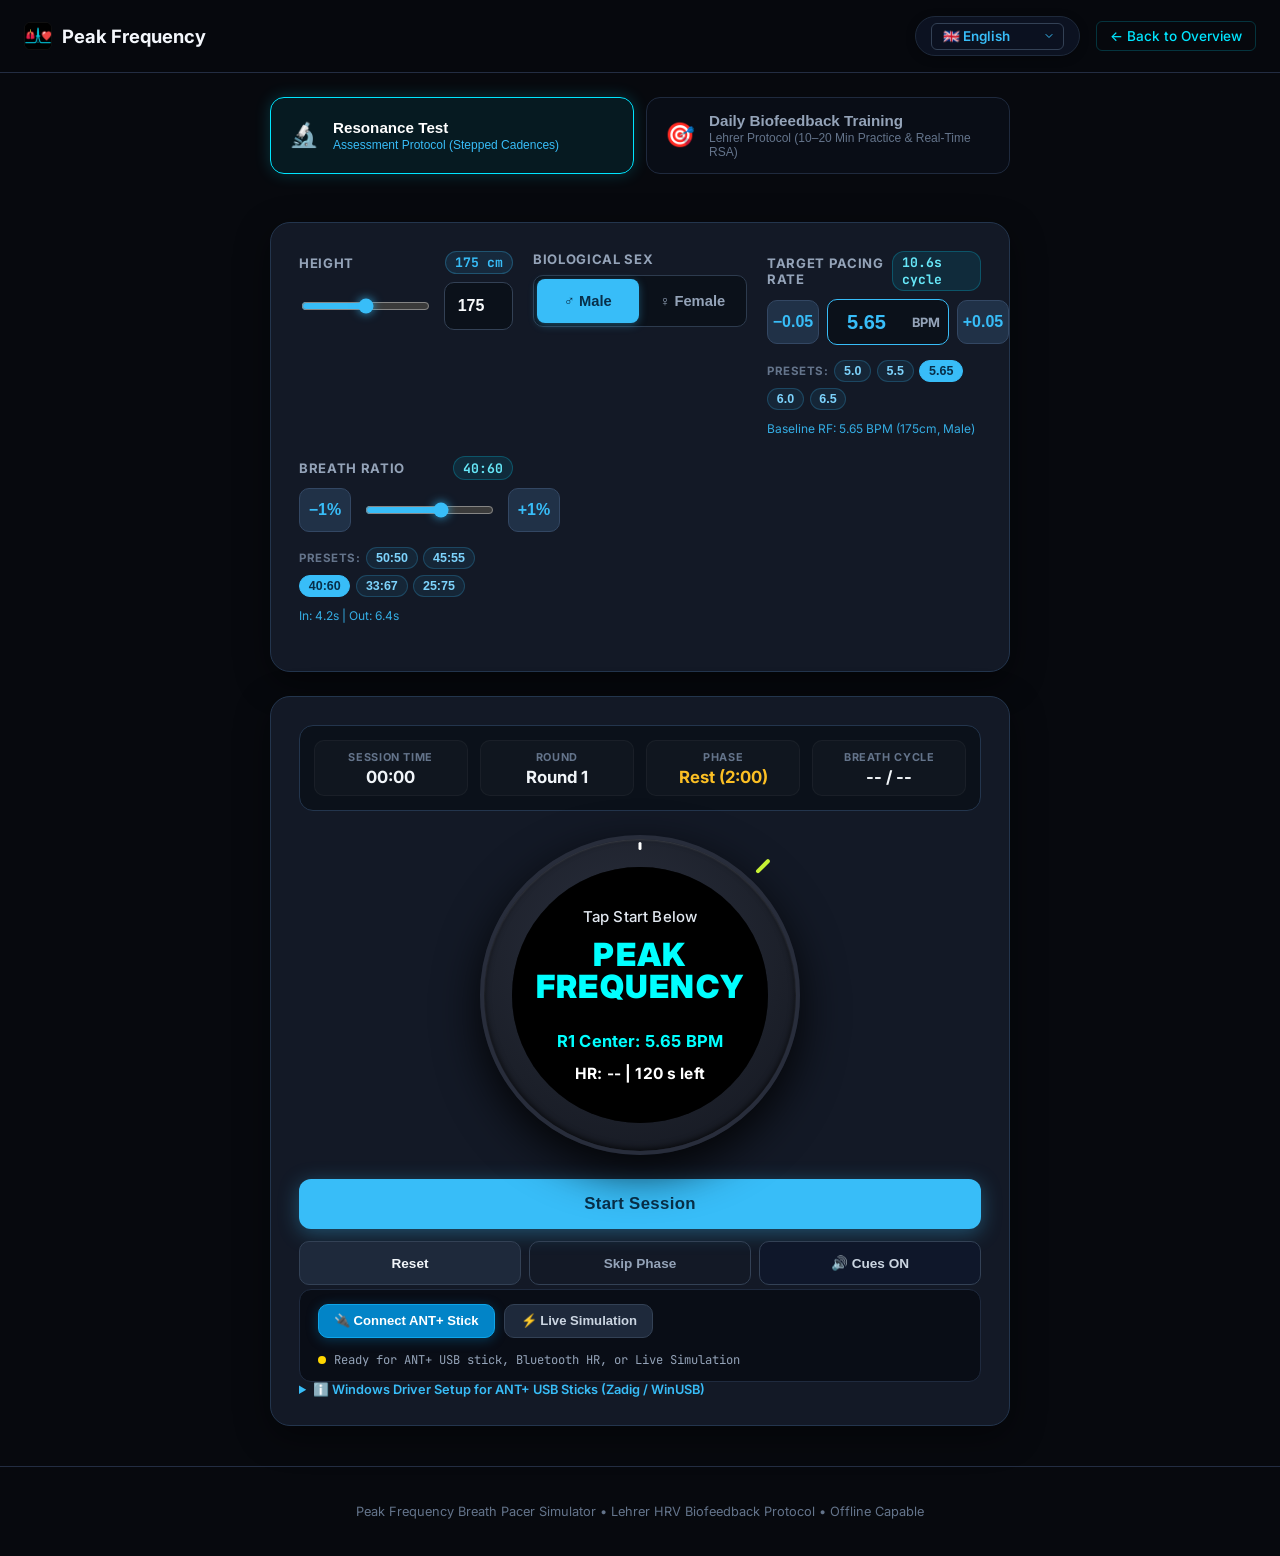
==== commit 33ca9a44: "remove note because fixed in 0.3.0" ====
--- a/docs/demo.html
+++ b/docs/demo.html
@@ -228,6 +228,28 @@
             </div>
             <small class="estimated-tag" id="estimatedTag">Estimated from body metrics</small>
           </div>
+
+          <!-- Breath Ratio Stepper, Slider & Presets (50:50 to 25:75) -->
+          <div class="form-group">
+            <div class="form-label-row">
+              <label for="ratioSlider" data-i18n="ratio_title">Breath Ratio</label>
+              <span class="value-chip chip-cyan" id="ratioBadge">40:60</span>
+            </div>
+            <div class="input-row">
+              <button type="button" class="step-btn" id="ratioMinus" aria-label="Decrease inhale percentage by 1">−1%</button>
+              <input type="range" id="ratioSlider" min="25" max="50" step="1" value="40" class="slider" aria-label="Inhale percentage from 25 to 50 percent">
+              <button type="button" class="step-btn" id="ratioPlus" aria-label="Increase inhale percentage by 1">+1%</button>
+            </div>
+            <div class="presets-row" role="group" aria-label="Quick Breath Ratio Presets">
+              <span class="presets-label" data-i18n="presets">Presets:</span>
+              <button type="button" class="preset-chip ratio-preset-chip" data-ratio="50">50:50</button>
+              <button type="button" class="preset-chip ratio-preset-chip" data-ratio="45">45:55</button>
+              <button type="button" class="preset-chip ratio-preset-chip active" data-ratio="40">40:60</button>
+              <button type="button" class="preset-chip ratio-preset-chip" data-ratio="33">33:67</button>
+              <button type="button" class="preset-chip ratio-preset-chip" data-ratio="25">25:75</button>
+            </div>
+            <small class="estimated-tag" id="ratioTimingTag">In: 4.2s | Out: 6.4s</small>
+          </div>
         </div>
       </div>
 
@@ -507,6 +529,7 @@
       const PHASE_PACE_SEC = 120;
       let baselineRsaBpm = 10.0;
       let trainingDurationMin = 20;
+      let inhaleRatioPct = 40;
 
       let completedBreathsCount = 0;
       const breathHistory = [];
@@ -537,9 +560,15 @@
       const userSexSelect = document.getElementById('userSex');
       const cycleSecHint = document.getElementById('cycleSecHint');
       const estimatedTag = document.getElementById('estimatedTag');
-      const presetChips = document.querySelectorAll('.preset-chip');
+      const presetChips = document.querySelectorAll('.preset-chip[data-bpm]');
       const bpmMinusBtn = document.getElementById('bpmMinus');
       const bpmPlusBtn = document.getElementById('bpmPlus');
+      const ratioSlider = document.getElementById('ratioSlider');
+      const ratioBadge = document.getElementById('ratioBadge');
+      const ratioMinusBtn = document.getElementById('ratioMinus');
+      const ratioPlusBtn = document.getElementById('ratioPlus');
+      const ratioPresetChips = document.querySelectorAll('.ratio-preset-chip');
+      const ratioTimingTag = document.getElementById('ratioTimingTag');
       const tabModeTest = document.getElementById('tabModeTest');
       const tabModeTrain = document.getElementById('tabModeTrain');
       const trainingConfigRow = document.getElementById('trainingConfigRow');
@@ -567,6 +596,7 @@
       // Initialize Pacer Component
       const pacer = new GarminPacer('#pacerDemoMount', {
         targetBpm: 5.65,
+        inhaleRatioPct: inhaleRatioPct,
         sessionMode: 'TEST',
         onTick: (data) => {
           totalElapsedSec = data.totalElapsedSec;
@@ -654,6 +684,29 @@
         });
       }
 
+      function updateRatioTimingTag() {
+        const bpm = parseFloat(targetBpmInput ? targetBpmInput.value : 5.65) || 5.65;
+        const cycleSec = 60.0 / bpm;
+        const inSec = cycleSec * (inhaleRatioPct / 100.0);
+        const outSec = cycleSec - inSec;
+        const inLbl = s.in_label || 'In';
+        const outLbl = s.out_label || 'Out';
+        if (ratioTimingTag) {
+          ratioTimingTag.textContent = `${inLbl}: ${inSec.toFixed(1)}s | ${outLbl}: ${outSec.toFixed(1)}s`;
+        }
+      }
+
+      function setInhaleRatioPct(pctVal, syncSlider) {
+        inhaleRatioPct = Math.max(25, Math.min(50, Math.round(parseInt(pctVal, 10) || 40)));
+        if (syncSlider && ratioSlider) ratioSlider.value = String(inhaleRatioPct);
+        if (ratioBadge) ratioBadge.textContent = `${inhaleRatioPct}:${100 - inhaleRatioPct}`;
+        if (typeof pacer.setInhaleRatioPct === 'function') pacer.setInhaleRatioPct(inhaleRatioPct);
+        ratioPresetChips.forEach(chip => {
+          chip.classList.toggle('active', parseInt(chip.dataset.ratio, 10) === inhaleRatioPct);
+        });
+        updateRatioTimingTag();
+      }
+
       // Functions
       function setTargetCadence(bpmVal, updateInputs) {
         const bpm = Math.max(3.50, Math.min(9.00, parseFloat(bpmVal) || 5.65));
@@ -669,6 +722,7 @@
         presetChips.forEach(chip => {
           chip.classList.toggle('active', Math.abs(parseFloat(chip.dataset.bpm) - bpm) < 0.01);
         });
+        updateRatioTimingTag();
       }
 
       function updateEstimate(autoApply = true) {
@@ -836,6 +890,30 @@
         });
       });
 
+      if (ratioMinusBtn) {
+        ratioMinusBtn.addEventListener('click', () => {
+          setInhaleRatioPct(inhaleRatioPct - 1, true);
+          pacer.triggerHaptic(15);
+        });
+      }
+      if (ratioPlusBtn) {
+        ratioPlusBtn.addEventListener('click', () => {
+          setInhaleRatioPct(inhaleRatioPct + 1, true);
+          pacer.triggerHaptic(15);
+        });
+      }
+      if (ratioSlider) {
+        ratioSlider.addEventListener('input', () => {
+          setInhaleRatioPct(ratioSlider.value, false);
+        });
+      }
+      ratioPresetChips.forEach(chip => {
+        chip.addEventListener('click', () => {
+          setInhaleRatioPct(chip.dataset.ratio, true);
+          pacer.triggerHaptic(20);
+        });
+      });
+
       btnStartPause.addEventListener('click', () => {
         if (pacer.isRunning) {
           pacer.pause();
@@ -942,6 +1020,7 @@
         if (badgeExcursionGoal) badgeExcursionGoal.textContent = `${s.lightbar_goal || 'Goal: 2× Base'}`;
 
         updateEstimate(false);
+        updateRatioTimingTag();
         if (antBiometrics) antBiometrics.renderVisuals();
       }
 
--- a/docs/assets/pacer.css
+++ b/docs/assets/pacer.css
@@ -504,7 +504,7 @@
           width: 0%;
           border-radius: 7px;
           background: #00ffff;
-          transition: width 0.04s linear, background-color 0.2s ease;
+          transition: background-color 0.2s ease;
           will-change: width;
         }
 
